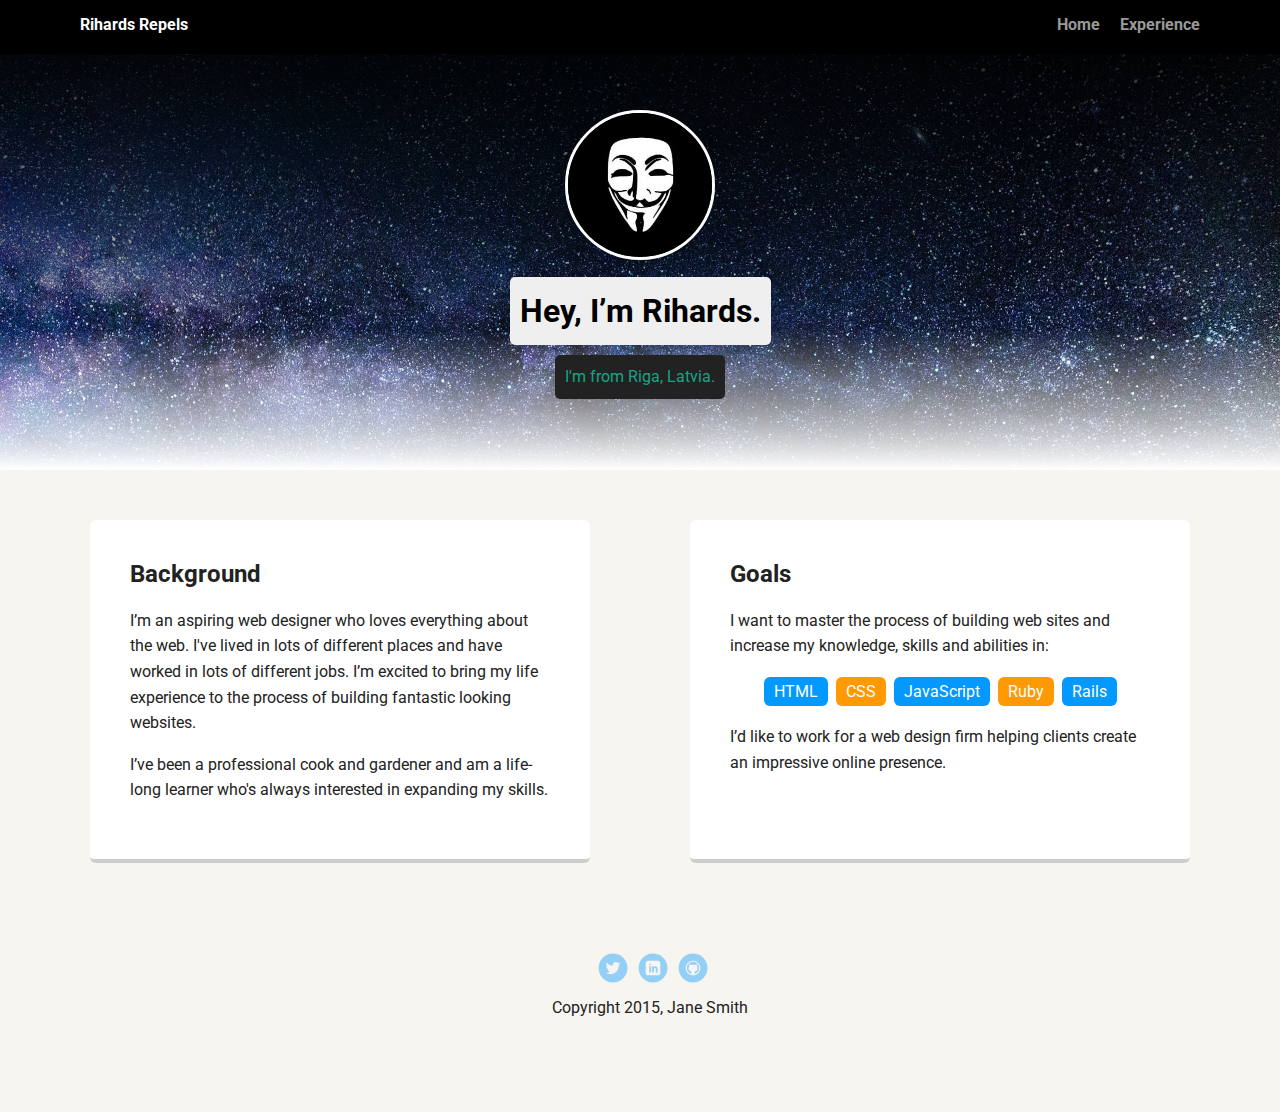
==== index.html @ 91637c41 "Initial commit" ====
<!doctype html>
<html lang="en">
<head>
  <meta charset="utf-8">
  <title>Jane Smith's Profile</title>
  <meta name="viewport" content="width=device-width, initial-scale=1.0">
  <link rel="stylesheet" href="styles.css">
  <link href="https://fonts.googleapis.com/css?family=Muli%7CRoboto:400,300,500,700,900" rel="stylesheet"></head>
  <body>

    <div class="main-nav">
        <ul class="nav">
          <li class="name">Rihards Repels</li>
          <li><a href="index.html">Home</a></li>
          <li><a href="#">Experience</a></li>
        </ul>
    </div>

    <header>
      <img src="images/avatar.jpg" alt="Avatar of anonymous" class="profile-image">
      <h1 class="tag name">Hey, I’m Rihards.</h1>
      <p class="tag location">I'm from Riga, Latvia.</p>
    </header>

    <main class="flex">
      <div class="card">
        <h2>Background</h2>
        <p>I’m an aspiring web designer who loves everything about the web. I've lived in lots of different places and have worked in lots of different jobs. I’m excited to bring my life experience to the process of building fantastic looking websites.</p>
        <p>I’ve been a professional cook and gardener and am a life-long learner who's always interested in expanding my skills.</p>
      </div> 

      <div class="card">
        <h2>Goals</h2>
        <p>I want to master the process of building web sites and increase my knowledge, skills and abilities in:</p>
        <ul class="skills">
          <li>HTML</li>
          <li>CSS</li>
          <li>JavaScript</li>
          <li>Ruby</li>
          <li>Rails</li>
        </ul>
        <p>I’d like to work for a web design firm helping clients create an impressive online presence.</p>
      </div> 

    </main>
    <footer>
      <ul>
        <li><a href="#" class="social twitter">Twitter</a></li>
        <li><a href="#" class="social linkedin">LinkedIn</a></li>
        <li><a href="#" class="social github">Github</a></li>
      </ul>
      <p class="copyright">Copyright 2015, Jane Smith</p>
    </footer>
  </body>
  </html>
---- styles.css ----
/* Global Layout Set-up */
* { 
  box-sizing: border-box;
}
  
body {
  margin: 0;
  padding: 0;
  text-align: center;
  font-family: 'Roboto', sans-serif;
  color: #222;
  background: #f7f5f0;
}
/* Link Styles */

a {
  text-decoration: none;
  color: #999;
}
a:hover {
  color: #6633ff;
}

/* Section Styles */

.main-nav {
  width: 100%;
  background: black;
  min-height: 30px;
  padding: 10px;
  position: fixed;
  text-align: center;
}
.nav {
  display: flex;
  justify-content: space-around;
  font-weight: 700;
  list-style-type: none;
  margin: 0 auto;
  padding: 0;
}

.nav .name {
    display: block;
    margin-right: auto;
    color: white;
}
.nav li {
  padding: 5px 10px 10px 10px;
}
.nav a {
  transition: all .5s;
}
.nav a:hover {
  color: white
}

header {
  text-align: center;
  background: linear-gradient(to bottom, rgba(255,255,255,0) 70%,rgba(255,255,255,1) 100%),
              linear-gradient(to bottom, rgba(0,0,0,1) 0%,rgba(255,255,255,0) 80%),
              url('images/milkyway.jpg') no-repeat top center ;
  background-size: cover;
  overflow: hidden;
  padding-top: 60px;
}
header {
  line-height: 1.5;
}
header .profile-image {
  margin-top: 50px;
  width: 150px;
  height: 150px;
  border-radius: 50%;
  border: 3px solid white;
  transition: all .5s;
}
header .profile-image:hover {
  transform: translate(0, 5px);
  border: 3px solid #17a584
}
.tag {
  background-color: #efefef;
  color: black;
  padding: 10px;
  border-radius: 5px;
  display: table;
  margin: 10px auto;
} 
.location {
  background-color: #222;
  color: #17a584;
}
.card {
  margin: 30px;
  padding: 20px 40px 40px;
  max-width: 500px;
  text-align: left;
  background: #fff;
  border-bottom: 4px solid #ccc;
  border-radius: 6px;
  transition: all .5s;
}
.card:hover {
  border-color: #17a584;
}

ul.skills {
  padding: 0;
  text-align: center;
}

.skills li {
  border-radius: 6px;
  display: inline-block;
  background: #ff9904;
  color: white;
  padding: 5px 10px;
  margin: 2px;
}

.skills li:nth-child(odd) {
  background: #0399ff;
}

footer {
  width: 100%;
  min-height: 30px;
  padding: 20px 0 40px 20px;
}

footer .copyright {
  top: -8px;
  font-size: .75em;
}

footer ul {
  list-style-type: none;
  margin: 0;
  padding: 0;
}

footer ul li {
  display: inline-block;
}

a.social {
  display: inline-block;
  text-indent: -9999px;
  margin-left: 5px;
  width: 30px;
  height: 30px;
  background-size: 30px 30px;
  opacity: .4;
  transition: all .5s;
}
a.twitter {
  background-image: url(images/twitter.svg);
}
a.linkedin {
  background-image: url(images/linkedin.svg);
}
a.github {
  background-image: url(images/github.svg);
}
a.social:hover {
  opacity: 1;
}
.clearfix {
  clear: both;
}

/* Styles for larger screens */
@media screen and (min-width: 720px) {
  
  .flex {
      display: -ms-flexbox;      /* TWEENER - IE 10 */
      display: flex; 
      max-width: 1200px;
      -ms-flex-pack: distribute;
      justify-content: space-around;
      margin: 0 auto;
  }

  header {
    min-height: 470px;
  }

  .nav {
    max-width: 1200px;
    padding: 0 30px;
  }


  main {
    padding-top: 20px;
  }

  main p {
    line-height: 1.6em;
  }

  footer {
    font-size: 1.3em;
    max-width: 1200px;
    margin: 40px auto;
  }

}
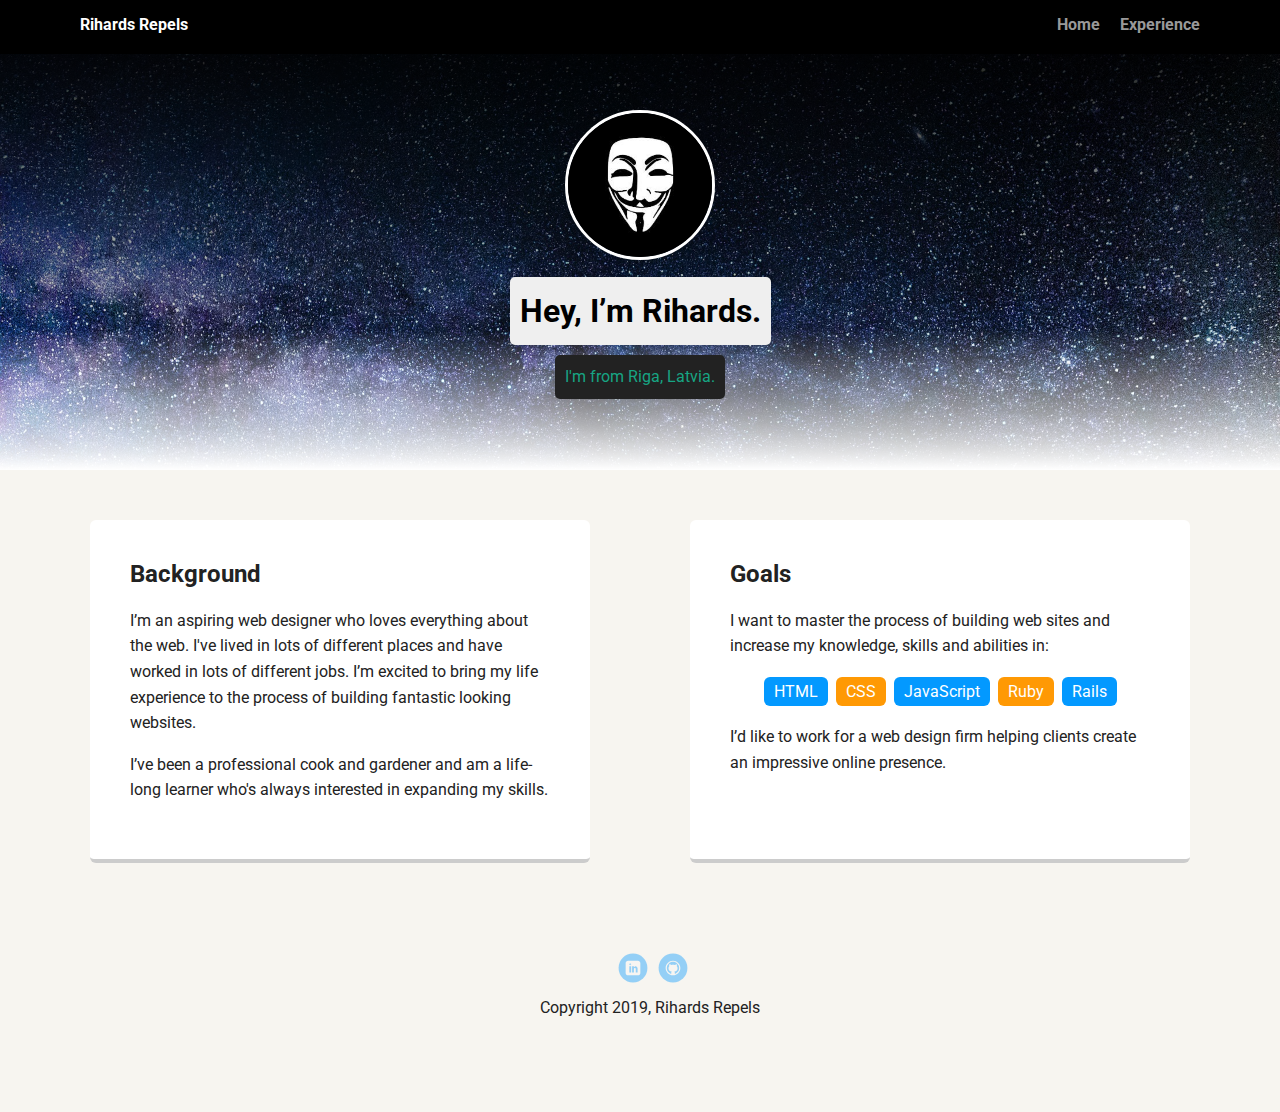
==== commit ff9f3f3e: "final update" ====
--- a/index.html
+++ b/index.html
@@ -1,23 +1,31 @@
-<!doctype html>
+<!DOCTYPE html>
 <html lang="en">
-<head>
-  <meta charset="utf-8">
-  <title>Jane Smith's Profile</title>
-  <meta name="viewport" content="width=device-width, initial-scale=1.0">
-  <link rel="stylesheet" href="styles.css">
-  <link href="https://fonts.googleapis.com/css?family=Muli%7CRoboto:400,300,500,700,900" rel="stylesheet"></head>
+  <head>
+    <meta charset="utf-8" />
+    <title>Rihards Repels Profile</title>
+    <meta name="viewport" content="width=device-width, initial-scale=1.0" />
+    <link rel="stylesheet" href="styles.css" />
+    <link
+      href="https://fonts.googleapis.com/css?family=Muli%7CRoboto:400,300,500,700,900"
+      rel="stylesheet"
+    />
+  </head>
+
   <body>
-
     <div class="main-nav">
-        <ul class="nav">
-          <li class="name">Rihards Repels</li>
-          <li><a href="index.html">Home</a></li>
-          <li><a href="#">Experience</a></li>
-        </ul>
+      <ul class="nav">
+        <li class="name">Rihards Repels</li>
+        <li><a href="index.html">Home</a></li>
+        <li><a href="#">Experience</a></li>
+      </ul>
     </div>
 
     <header>
-      <img src="images/avatar.jpg" alt="Avatar of anonymous" class="profile-image">
+      <img
+        src="images/avatar.jpg"
+        alt="Avatar of anonymous"
+        class="profile-image"
+      />
       <h1 class="tag name">Hey, I’m Rihards.</h1>
       <p class="tag location">I'm from Riga, Latvia.</p>
     </header>
@@ -25,13 +33,24 @@
     <main class="flex">
       <div class="card">
         <h2>Background</h2>
-        <p>I’m an aspiring web designer who loves everything about the web. I've lived in lots of different places and have worked in lots of different jobs. I’m excited to bring my life experience to the process of building fantastic looking websites.</p>
-        <p>I’ve been a professional cook and gardener and am a life-long learner who's always interested in expanding my skills.</p>
-      </div> 
+        <p>
+          I’m an aspiring web designer who loves everything about the web. I've
+          lived in lots of different places and have worked in lots of different
+          jobs. I’m excited to bring my life experience to the process of
+          building fantastic looking websites.
+        </p>
+        <p>
+          I’ve been a professional cook and gardener and am a life-long learner
+          who's always interested in expanding my skills.
+        </p>
+      </div>
 
       <div class="card">
         <h2>Goals</h2>
-        <p>I want to master the process of building web sites and increase my knowledge, skills and abilities in:</p>
+        <p>
+          I want to master the process of building web sites and increase my
+          knowledge, skills and abilities in:
+        </p>
         <ul class="skills">
           <li>HTML</li>
           <li>CSS</li>
@@ -39,17 +58,32 @@
           <li>Ruby</li>
           <li>Rails</li>
         </ul>
-        <p>I’d like to work for a web design firm helping clients create an impressive online presence.</p>
-      </div> 
-
+        <p>
+          I’d like to work for a web design firm helping clients create an
+          impressive online presence.
+        </p>
+      </div>
     </main>
     <footer>
       <ul>
-        <li><a href="#" class="social twitter">Twitter</a></li>
-        <li><a href="#" class="social linkedin">LinkedIn</a></li>
-        <li><a href="#" class="social github">Github</a></li>
+        <li>
+          <a
+            href="https://www.linkedin.com/in/rihards-repels-a527ab172/"
+            target="_blank"
+            class="social linkedin"
+            >LinkedIn</a
+          >
+        </li>
+        <li>
+          <a
+            href="https://github.com/repelsins"
+            target="_blank"
+            class="social github"
+            >Github</a
+          >
+        </li>
       </ul>
-      <p class="copyright">Copyright 2015, Jane Smith</p>
+      <p class="copyright">Copyright 2019, Rihards Repels</p>
     </footer>
   </body>
-  </html>
+</html>
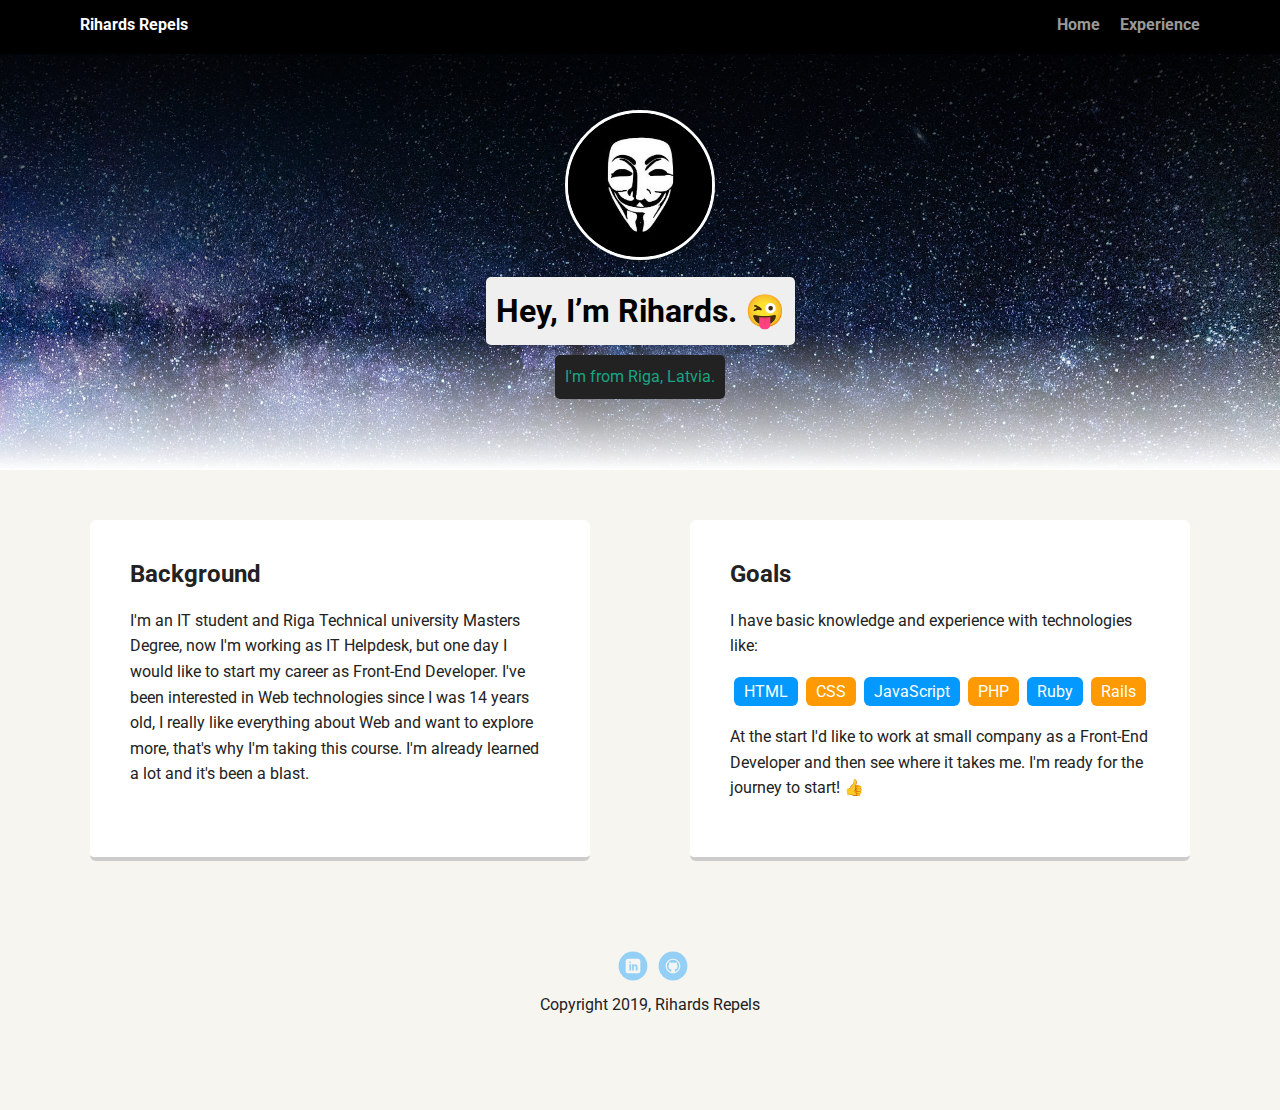
==== commit 1a3a4bc4: "final update" ====
--- a/index.html
+++ b/index.html
@@ -26,7 +26,7 @@
         alt="Avatar of anonymous"
         class="profile-image"
       />
-      <h1 class="tag name">Hey, I’m Rihards.</h1>
+      <h1 class="tag name">Hey, I’m Rihards. 😜</h1>
       <p class="tag location">I'm from Riga, Latvia.</p>
     </header>
 
@@ -34,33 +34,32 @@
       <div class="card">
         <h2>Background</h2>
         <p>
-          I’m an aspiring web designer who loves everything about the web. I've
-          lived in lots of different places and have worked in lots of different
-          jobs. I’m excited to bring my life experience to the process of
-          building fantastic looking websites.
-        </p>
-        <p>
-          I’ve been a professional cook and gardener and am a life-long learner
-          who's always interested in expanding my skills.
+          I'm an IT student and Riga Technical university Masters Degree, now
+          I'm working as IT Helpdesk, but one day I would like to start my
+          career as Front-End Developer. I've been interested in Web
+          technologies since I was 14 years old, I really like everything about
+          Web and want to explore more, that's why I'm taking this course. I'm
+          already learned a lot and it's been a blast.
         </p>
       </div>
 
       <div class="card">
         <h2>Goals</h2>
         <p>
-          I want to master the process of building web sites and increase my
-          knowledge, skills and abilities in:
+          I have basic knowledge and experience with technologies like:
         </p>
         <ul class="skills">
           <li>HTML</li>
           <li>CSS</li>
           <li>JavaScript</li>
+          <li>PHP</li>
           <li>Ruby</li>
           <li>Rails</li>
         </ul>
         <p>
-          I’d like to work for a web design firm helping clients create an
-          impressive online presence.
+          At the start I'd like to work at small company as a Front-End
+          Developer and then see where it takes me. I'm ready for the journey to
+          start! 👍
         </p>
       </div>
     </main>
